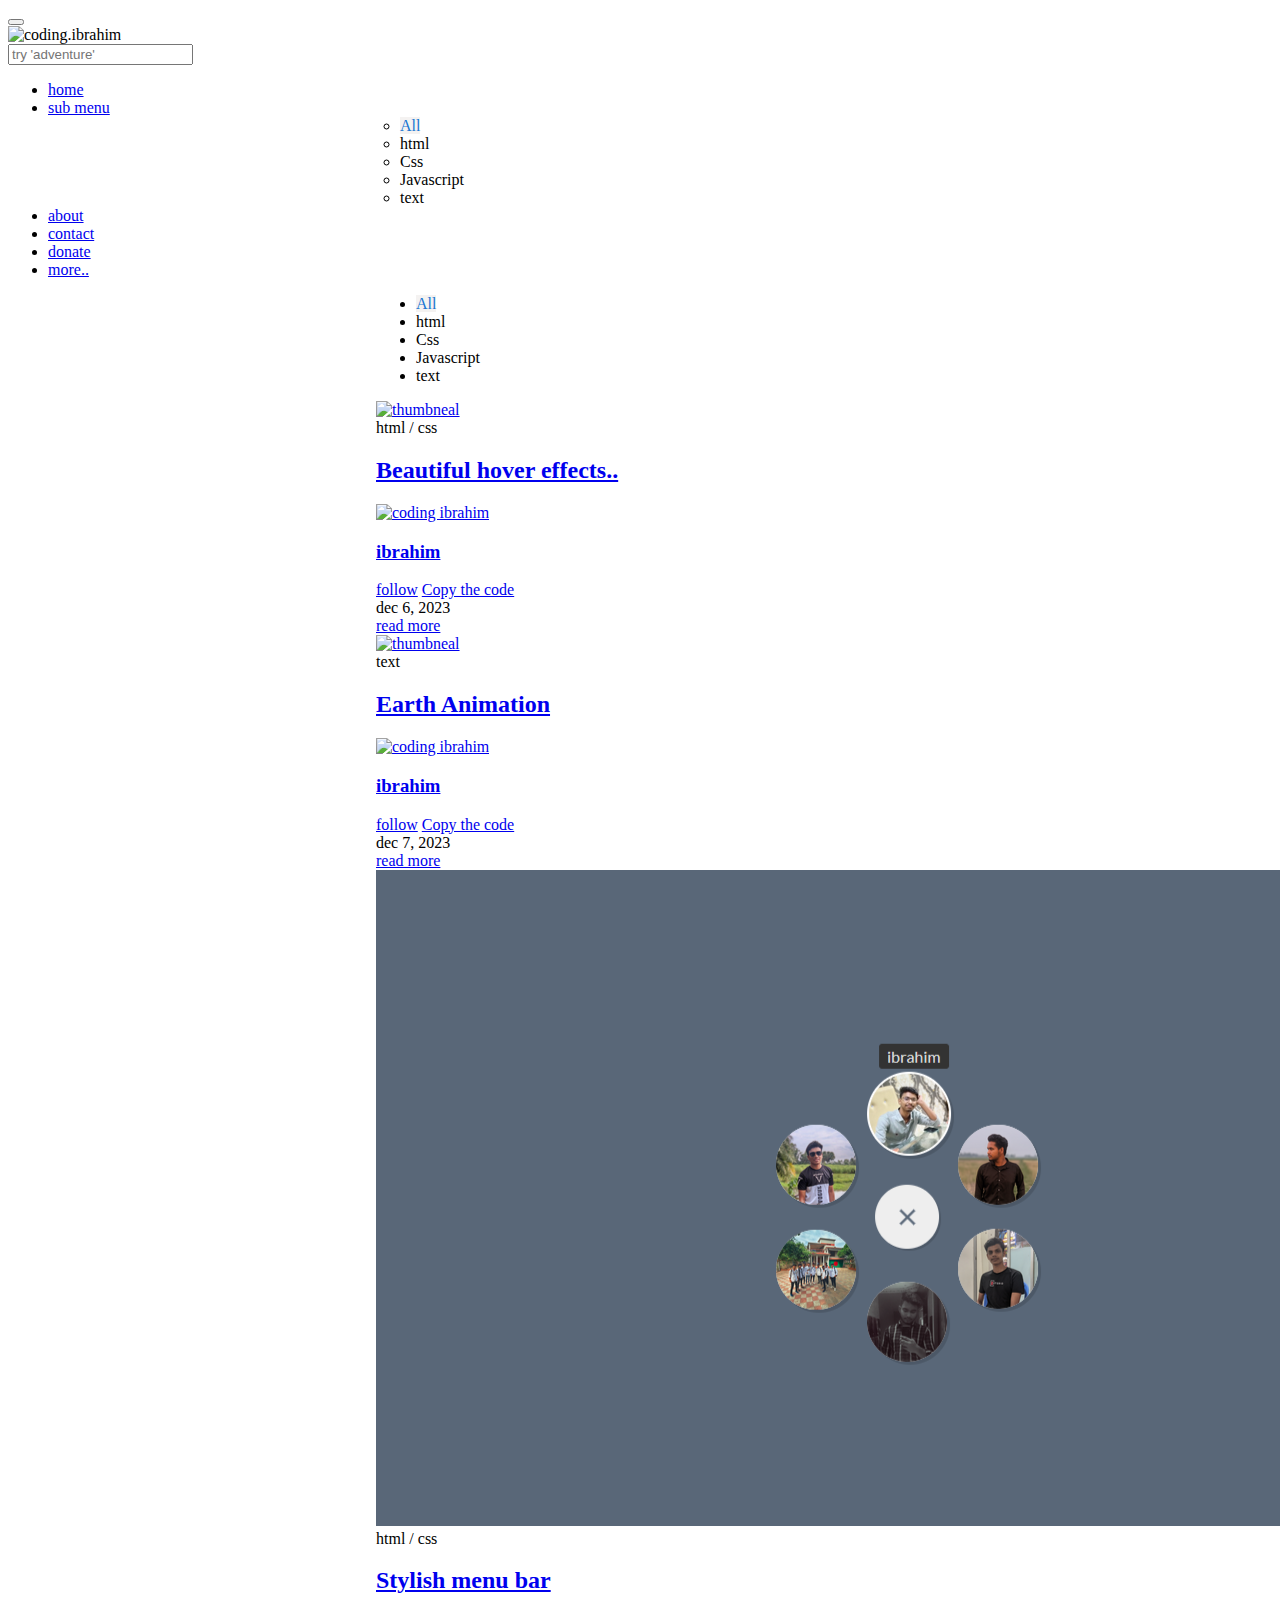
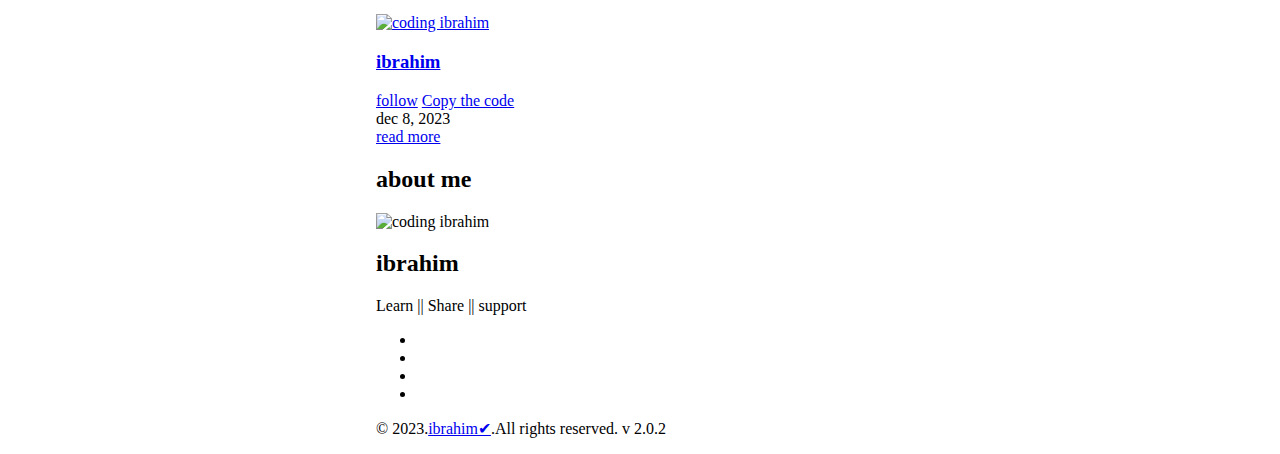
==== index.html @ 30f63dea "v- 2.0.2" ====
<!DOCTYPE html>
<html lang="en">
<head>
    <meta charset="UTF-8">
    <meta name="viewport" content="width=device-width, initial-scale=1.0">
    <meta http-equiv="X-UA-Conpatible" content="IE-edge">
    <title>Codig Ibrahim</title>
    <link rel="shortcut icon" href="resources/img/title-logo.png" type="image/x-icon">
    <!-- fontawesome -->
    <link rel="stylesheet" href="https://cdnjs.cloudflare.com/ajax/libs/font-awesome/6.4.2/css/all.min.css" integrity="sha512-z3gLpd7yknf1YoNbCzqRKc4qyor8gaKU1qmn+CShxbuBusANI9QpRohGBreCFkKxLhei6S9CQXFEbbKuqLg0DA==" crossorigin="anonymous" referrerpolicy="no-referrer" />
    <!--resources file-->
    <link rel="stylesheet" href="resources/css/style.css">
</head>
<body>
    <nav>
        <!-- top-nav-bar -->
        <div class="top-nav-bar">
            <div class="top-nav-box1">
                <div class="menu-icon-box">
                    <button><i class="menu-icon fa-solid fa-bars"></i></button>
                </div>
                <div class="logo-box">
                    <img class="logo" src="resources/img/my-logo.png" alt="coding.ibrahim">
                </div>
                <div class="search-box" id="search-container">
                    <form>
                        <i class="search-icon fa-solid fa-magnifying-glass"></i>
                        <input type="search" id="search-input" placeholder="try 'adventure'" onkeyup="filterPosts()">
                    </form>
                </div>
            </div>
            <div class="top-nav-box2">
                <div class="toggle-switch" id="darkModeToggle">
                    <span class="switch"></span>
                </div>
            </div>
        </div>
        <!-- side-nav-bar -->
        <div class="side-nav-bar">
            <ul>
                <li><a href="#home"><i class="side-menu-icon fa-solid fa-house"></i><span id="hide-span">home</span></a></li>
                <li class="nav-link"><a href="#"><i class="side-menu-icon fa-solid fa-file-code"></i><span id="hide-span">sub menu <i class="more-icon fa-solid fa-angle-up fa-rotate-90"></i></span></a>
                    <div class="category-menu" id="category-list">
                        <ul id="category-menu-list">
                            <li><a onclick="changeColor(this)" style="background: #F4F2F1; color: #1976D2;">All</a></li>
                            <li><a onclick="changeColor(this)">html</a></li>
                            <li><a onclick="changeColor(this)">Css</a></li>
                            <li><a onclick="changeColor(this)">Javascript</a></li>
                            <li><a onclick="changeColor(this)">text</a></li>
                        </ul>
                    </div>
                </li>
                <div class="line"></div>
                <li><a href="https://ibrahimis5684.github.io/Portfolio/"><i class="side-menu-icon fa-solid fa-user"></i><span id="hide-span">about</span></a></li>
                <li><a href="https://ibrahimis5684.github.io/Portfolio/#contact"><i class="side-menu-icon fa-solid fa-envelope"></i><span id="hide-span">contact</span></a></li>
                <div class="line"></div>
                <li><a href="#"><i class="side-menu-icon fa-solid fa-hand-holding-heart"></i><span id="hide-span">donate</span></a></li>
                <div class="line"></div>
                <li><a href="#"><span id="hide-span">more..</span></a></li>
            </ul>
        </div>
    </nav>
    <!-- section -->
    <section id="home">
        <div class="row">
            <div class="category-menu-section">
                <ul id="category-menu-list">
                    <li><a onclick="changeColor(this)" style="background: #F4F2F1; color: #1976D2;">All</a></li>
                    <li><a onclick="changeColor(this)">html</a></li>
                    <li><a onclick="changeColor(this)">Css</a></li>
                    <li><a onclick="changeColor(this)">Javascript</a></li>
                    <li><a onclick="changeColor(this)">text</a></li>
                </ul>
            </div>
        </div>
        <div class="row">
            <div class="main-survices-box">

                <!-- post-1 -->
                <div class="projects-box box">
                    <div class="thumbneal">
                        <a href="post/hoverEffects.html"><img src="resources/img/hobereffects.png" alt="thumbneal"></a>
                    </div>
                    <span id="category">html / css</span>
                    <a href="post/hoverEffects.html"><h2>Beautiful hover effects..</h2></a>
                    <div class="like-box">
                        <div class="profile-box">
                            <a href="https://www.facebook.com/ibrahim094is">
                                <div class="profile-img">
                                    <img src="resources/img/my-logo.png" alt="coding ibrahim">
                                </div>
                                <h3>ibrahim</h3>
                            </a>
                        </div>
                        <div class="follow-box">
                            <a href="https://www.facebook.com/ibrahim094is">follow</a>
                            <a href="post/hoverEffects.html">Copy the code</a>
                        </div>
                    </div>
                    <div class="project-futter">
                        <div class="published-date-box">
                            <span>dec 6, 2023</span>
                        </div>
                        <a href="post/hoverEffects.html">read more</a>
                    </div>
                </div>

                <!-- post-2 -->
                <div class="projects-box box">
                    <div class="thumbneal">
                        <a href="post/earthAnimation-p2.html"><img src="resources/img/earthAnimation-p2.png" alt="thumbneal"></a>
                    </div>
                    <span id="category">text</span>
                    <a href="post/earthAnimation-p2.html"><h2>Earth Animation</h2></a>
                    <div class="like-box">
                        <div class="profile-box">
                            <a href="https://www.facebook.com/ibrahim094is">
                                <div class="profile-img">
                                    <img src="resources/img/my-logo.png" alt="coding ibrahim">
                                </div>
                                <h3>ibrahim</h3>
                            </a>
                        </div>
                        <div class="follow-box">
                            <a href="https://www.facebook.com/ibrahim094is">follow</a>
                            <a href="post/earthAnimation-p2.html">Copy the code</a>
                        </div>
                    </div>
                    <div class="project-futter">
                        <div class="published-date-box">
                            <span>dec 7, 2023</span>
                        </div>
                        <a href="post/earthAnimation-p2.html">read more</a>
                    </div>
                </div>

                <!-- post-3 -->
                <div class="projects-box box">
                    <div class="thumbneal">
                        <a href="post/stylishMenuBar.html"><img src="resources/img/friendMenu.png" alt="thumbneal"></a>
                    </div>
                    <span id="category">html / css</span>
                    <a href="post/stylishMenuBar.html"><h2>Stylish menu bar</h2></a>
                    <div class="like-box">
                        <div class="profile-box">
                            <a href="https://www.facebook.com/ibrahim094is">
                                <div class="profile-img">
                                    <img src="resources/img/my-logo.png" alt="coding ibrahim">
                                </div>
                                <h3>ibrahim</h3>
                            </a>
                        </div>
                        <div class="follow-box">
                            <a href="https://www.facebook.com/ibrahim094is">follow</a>
                            <a href="post/stylishMenuBar.html">Copy the code</a>
                        </div>
                    </div>
                    <div class="project-futter">
                        <div class="published-date-box">
                            <span>dec 8, 2023</span>
                        </div>
                        <a href="post/stylishMenuBar.html">read more</a>
                    </div>
                </div>
            </div>
        </div>
        <!-- about-section -->
        <footer class="about-section">
            <div class="row">
                <div class="about-box">
                    <h2 class="hero-text">about me</h2>
                    <div class="about-me">
                        <div class="img-box">
                            <img src="resources/img/my-logo.png" alt="coding ibrahim">
                        </div>
                        <div class="description-box">
                            <h2>ibrahim</h2>
                            <p class="little-text">Learn || Share || support</p>
                        </div>
                    </div>
                    <div class="social-media-box">
                        <ul>
                            <li><a target="_blank" href="https://www.facebook.com/ibrahim094is"><i class="social-media-icon fa-brands fa-facebook-f"></i></a></li>
                            <li><a target="_blank" href="https://www.instagram.com/ibrahim094is/"><i class="social-media-icon fa-brands fa-instagram"></i></a></li>
                            <li><a target="_blank" href="https://youtube.com/@Ibrahim_gd?si=XQezPgv5mYMYnYa0"><i class="social-media-icon fa-brands fa-youtube"></i></a></li>
                            <li><a target="_blank" href="https://ibrahimis5684.github.io/Portfolio/"><i class="social-media-icon fa-solid fa-window-maximize"></i></a></li>
                        </ul>
                    </div>
                    <div class="copyright">
                        <p class="little-text">&copy; 2023.<a href="https://ibrahimis5684.github.io/Portfolio/">ibrahim&#10004;</a>.All rights reserved. v 2.0.2</p>
                    </div>
                </div>
            </div>
        </footer>
    </section>
    <!--ja script-->
    <script src="resources/js/script.js"></script>
    <script src="vendors/js/html5shiv-printshiv.min.js"></script>
</body>
</html>
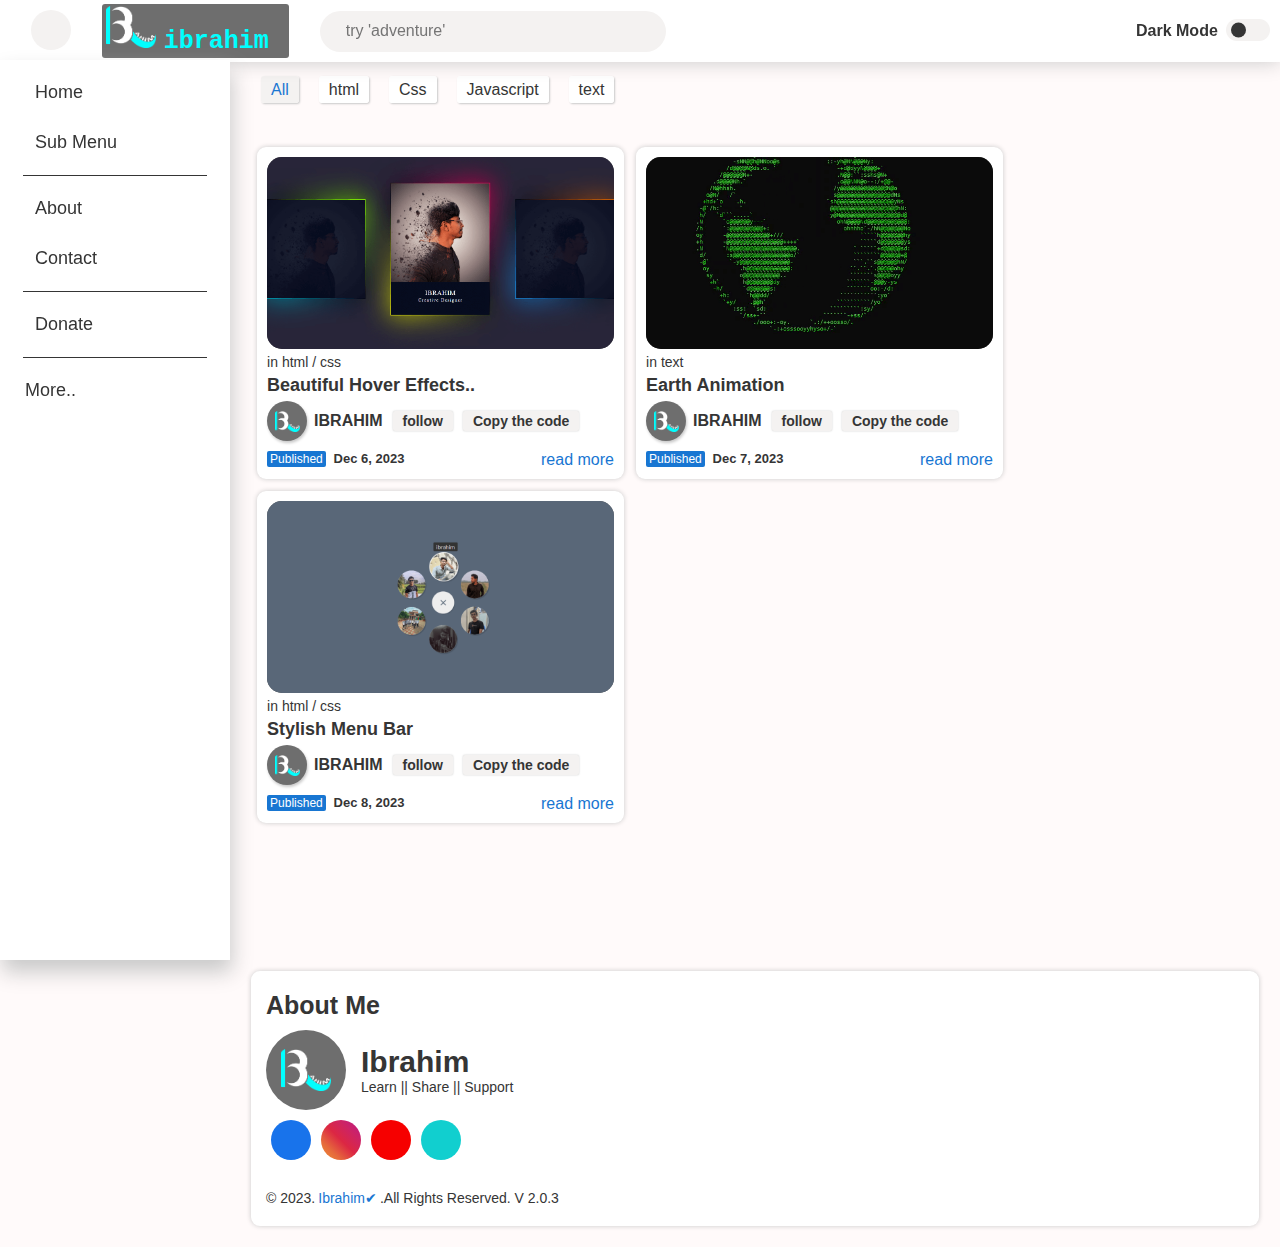
==== commit f642c458: "v- 2.0.3" ====
--- a/index.html
+++ b/index.html
@@ -77,7 +77,7 @@
             <div class="main-survices-box">
 
                 <!-- post-1 -->
-                <div class="projects-box box">
+                <div class="projects-box box" id="projects-box">
                     <div class="thumbneal">
                         <a href="post/hoverEffects.html"><img src="resources/img/hobereffects.png" alt="thumbneal"></a>
                     </div>
@@ -106,7 +106,7 @@
                 </div>
 
                 <!-- post-2 -->
-                <div class="projects-box box">
+                <div class="projects-box box" id="projects-box">
                     <div class="thumbneal">
                         <a href="post/earthAnimation-p2.html"><img src="resources/img/earthAnimation-p2.png" alt="thumbneal"></a>
                     </div>
@@ -135,7 +135,7 @@
                 </div>
 
                 <!-- post-3 -->
-                <div class="projects-box box">
+                <div class="projects-box box" id="projects-box">
                     <div class="thumbneal">
                         <a href="post/stylishMenuBar.html"><img src="resources/img/friendMenu.png" alt="thumbneal"></a>
                     </div>
@@ -187,7 +187,7 @@
                         </ul>
                     </div>
                     <div class="copyright">
-                        <p class="little-text">&copy; 2023.<a href="https://ibrahimis5684.github.io/Portfolio/">ibrahim&#10004;</a>.All rights reserved. v 2.0.2</p>
+                        <p class="little-text">&copy; 2023.<a href="https://ibrahimis5684.github.io/Portfolio/">ibrahim&#10004;</a>.All rights reserved. v 2.0.3</p>
                     </div>
                 </div>
             </div>
--- a/resources/css/style.css
+++ b/resources/css/style.css
@@ -0,0 +1,884 @@
+* {
+    margin: 0;
+    padding: 0;
+    box-sizing: border-box;
+}
+
+html {
+    font-size: 62.5%;
+    scroll-behavior: smooth;
+}
+/* all color */
+:root {
+    --body-color: #fffafa;
+    --nav-box-color: #ffffff;
+    --text-color: #353535;
+    --text-hover-color: #1976D2;
+    --box-hover-background: #F4F2F1;
+    --box-shadow-color: #c9c9c9;
+    --published-bg-color: #1876D2;
+}
+
+body.dark {
+    --body-color: #000505e7;
+    --nav-box-color: #000000f8;
+    --text-color: #CACACA;
+    --text-hover-color: #E6892D;
+    --box-hover-background: #1d1e1f;
+    --box-shadow-color: #363636;
+    --published-bg-color: #E7892D;
+}
+
+body {
+    height: 100vh;
+    background: var(--body-color);
+    font-family: Arial, Helvetica, sans-serif;
+}
+
+/* resuble compunents */
+
+h1 {
+    font-size: 3rem;
+    color: var(--text-hover-color);
+}
+
+h2 {
+    font-size: 2rem;
+    font-weight: 600;
+    color: var(--text-color);
+    text-transform: capitalize;
+}
+
+p {
+    font-size: 1.8rem;
+    color: var(--text-color);
+    font-weight: 500;
+}
+
+.row {
+    padding: 2%;
+}
+
+.line {
+    width: 80%;
+    height: .1rem;
+    margin: auto;
+    background: var(--text-color);
+}
+
+ul li {
+    list-style: none;
+}
+
+section {
+    margin-left: 23rem;
+    padding-top: 6rem;
+    transition: all ease .5s;
+    -webkit-transition: all ease .5s;
+    -moz-transition: all ease .5s;
+    -ms-transition: all ease .5s;
+    -o-transition: all ease .5s;
+}
+
+/* navigation bar */
+
+.top-nav-bar {
+    width: 100%;
+    background: var(--nav-box-color);
+    display: flex;
+    align-items: center;
+    justify-content: space-between;
+    flex-wrap: wrap;
+    box-shadow: 0 0 2rem var(--box-shadow-color);
+    position: fixed;
+    z-index: 9999;
+}
+
+.top-nav-bar .top-nav-box1 {
+    display: flex;
+    align-items: center;
+}
+
+.top-nav-bar .menu-icon-box button {
+    border: none;
+    outline: none;
+    background: transparent;
+} 
+
+.top-nav-bar .menu-icon-box button .menu-icon {
+    margin: 1rem 3.1rem;
+    font-size: 2rem;
+    color: var(--text-color);
+    cursor: pointer;
+    width: 4rem;
+    height: 4rem;
+    background: var(--box-hover-background);
+    border-radius: 50%;
+    -webkit-border-radius: 50%;
+    -moz-border-radius: 50%;
+    -ms-border-radius: 50%;
+    -o-border-radius: 50%;
+    display: flex;
+    justify-content: center;
+    align-items: center;
+}
+
+.top-nav-bar .menu-icon-box button .menu-icon:active {
+    color: var(--text-hover-color);
+}
+
+.logo-box {
+    padding: .2rem 2rem .2rem .4rem;
+    background: #6e6e6e;
+    border-radius: .3rem;
+    -webkit-border-radius: .3rem;
+    -moz-border-radius: .3rem;
+    -ms-border-radius: .3rem;
+    -o-border-radius: .3rem;
+}
+
+.logo-box::after {
+    content: 'ibrahim';
+    font-family: monospace;
+    font-size: 2.5rem;
+    font-weight: 700;
+    color: #00ffff;
+    margin-left: .5rem;
+    text-transform: lowercase;
+}
+
+.logo-box .logo {
+    width: 5rem;
+}
+
+.top-nav-bar .search-box {
+    margin-left: 3.1rem;
+}
+
+.search-box form {
+    width: 34.6rem;
+    height: 4.1rem;
+    background: var(--box-hover-background);
+    border-radius: 3rem;
+    -webkit-border-radius: 3rem;
+    -moz-border-radius: 3rem;
+    -ms-border-radius: 3rem;
+    -o-border-radius: 3rem;
+    display: flex;
+    align-items: center;
+}
+
+.search-box form .search-icon {
+    font-size: 2rem;
+    color: var(--text-color);
+    opacity: 80%;
+    margin: 0 1.3rem;
+}
+
+.search-box form input[type="search"] {
+    font-size: 1.6rem;
+    width: 80%;
+    border: none;
+    outline: none;
+    background: transparent;
+    color: var(--text-color);
+}
+
+.toggle-switch .switch {
+    width: 4.4rem;
+    height: 2.2rem;
+    background: var(--box-hover-background);
+    position: relative;
+    margin-right: 10px;
+    border-radius: 2.5rem;
+    -webkit-border-radius: 2.5rem;
+    -moz-border-radius: 2.5rem;
+    -ms-border-radius: 2.5rem;
+    -o-border-radius: 2.5rem;
+    display: inline-block;
+    cursor: pointer;
+}
+
+.switch::before {
+    content: 'Dark Mode';
+    font-size: 1.6rem;
+    color: var(--text-color);
+    font-weight: 600;
+    position: absolute;
+    left: -9rem;
+    top: .3rem;
+}
+.switch::after {
+    content: '';
+    width: 1.5rem;
+    height: 1.5rem;
+    border-radius: 50%;
+    position: absolute;
+    top: 50%;
+    left: .5rem;
+    transform: translateY(-50%);
+    background: var(--text-color);
+    transition: all ease .5s;
+    -webkit-transition: all ease .5s;
+    -moz-transition: all ease .5s;
+    -ms-transition: all ease .5s;
+    -o-transition: all ease .5s;
+}
+
+body.dark .switch::after {
+    left: 2.4rem;
+}
+
+/* side navigation menu */
+
+nav .side-nav-bar {
+    width: 23rem;
+    height: 100vh;
+    background: var(--nav-box-color);
+    box-shadow: .2rem 1.2rem 2rem var(--box-shadow-color);
+    margin-top: 6rem;
+    transition: all ease .5s;
+    -webkit-transition: all ease .5s;
+    -moz-transition: all ease .5s;
+    -ms-transition: all ease .5s;
+    -o-transition: all ease .5s;
+    position: fixed;
+    z-index: 9999;
+}
+
+
+.side-nav-bar ul li {
+    margin: 1.5rem;
+}
+
+.side-nav-bar ul li a {
+    text-decoration: none;
+    color: var(--text-color);
+    font-size: 2rem;
+    width: 100%;
+    height: 3.5rem;
+    border-radius: .3rem;
+    -webkit-border-radius: .3rem;
+    -moz-border-radius: .3rem;
+    -ms-border-radius: .3rem;
+    -o-border-radius: .3rem;
+    display: flex;
+    align-items: center;
+    transition: all ease .3s;
+    -webkit-transition: all ease .3s;
+    -moz-transition: all ease .3s;
+    -ms-transition: all ease .3s;
+    -o-transition: all ease .3s;
+}
+
+.side-nav-bar ul li a .side-menu-icon {
+    margin-left: 1rem;
+}
+
+.side-nav-bar ul li a span {
+    text-transform: capitalize;
+    font-size: 1.8rem;
+    font-weight: 500;
+    margin-left: 1rem;
+    transition: scale ease-out .1s;
+    -webkit-transition: scale ease-out .1s;
+    -moz-transition: scale ease-out .1s;
+    -ms-transition: scale ease-out .1s;
+    -o-transition: scale ease-out .1s;
+}
+
+span .more-icon {
+    margin-left: 5rem;
+}
+
+
+.side-nav-bar ul li a:hover {
+    background: var(--box-hover-background);
+    color: var(--text-hover-color);
+}
+
+.side-nav-bar .category-menu {
+    background: var(--nav-box-color);
+    border-radius: .3rem;
+    -webkit-border-radius: .3rem;
+    -moz-border-radius: .3rem;
+    -ms-border-radius: .3rem;
+    -o-border-radius: .3rem;
+    box-shadow: .2rem .2rem .5rem var(--box-shadow-color);
+    position: absolute;
+    top: 7rem;
+    margin-left: 19.5rem;
+    scale: 0;
+    transition: scale ease .3s;
+    -webkit-transition: scale ease .3s;
+    -moz-transition: scale ease .3s;
+    -ms-transition: scale ease .3s;
+    -o-transition: scale ease .3s;
+}
+
+.category-menu ul li {
+    margin: 0;
+}
+
+.category-menu ul li a {
+    padding: 0 2rem;
+    font-size: 1.6rem;
+    cursor: pointer;
+}
+
+.side-nav-bar .nav-link:hover .category-menu {
+    scale: 1;
+}
+
+/* section */
+
+.category-menu-section ul {
+    display: flex;
+}
+
+.category-menu-section ul li {
+    margin: 0 1rem;
+}
+
+.category-menu-section ul li a {
+    font-size: 1.6rem;
+    color: var(--text-color);
+    cursor: pointer;
+    background: var(--nav-box-color);
+    padding: .5rem 1rem;
+    border-radius: .3rem;
+    -webkit-border-radius: .3rem;
+    -moz-border-radius: .3rem;
+    -ms-border-radius: .3rem;
+    -o-border-radius: .3rem;
+    box-shadow: .1rem .1rem .2rem var(--box-shadow-color);
+}
+
+.category-menu-section ul li a:hover {
+    background: var(--box-hover-background);
+    color: var(--text-hover-color);
+}
+
+section .main-survices-box {
+    width: 100%;
+    display: flex;
+    flex-wrap: wrap;
+}
+
+.main-survices-box .projects-box {
+    width: 36.8rem;
+    height: 100%;
+    border-radius: .9rem;
+    background: var(--nav-box-color);
+    box-shadow: 0 0 .5rem var(--box-shadow-color);
+    -webkit-border-radius: .9rem;
+    -moz-border-radius: .9rem;
+    -ms-border-radius: .9rem;
+    -o-border-radius: .9rem;
+    padding: 1%;
+    margin: .6rem;
+    transition: all ease .2s;
+    -webkit-transition: all ease .2s;
+    -moz-transition: all ease .2s;
+    -ms-transition: all ease .2s;
+    -o-transition: all ease .2s;
+}
+
+.projects-box .thumbneal {
+    width: 100%;
+    height: 52%;
+    border-radius: 1.5rem;
+    -webkit-border-radius: 1.5rem;
+    -moz-border-radius: 1.5rem;
+    -ms-border-radius: 1.5rem;
+    -o-border-radius: 1.5rem;
+    background: #505050;
+    overflow: hidden;
+    display: flex;
+    justify-content: center;
+    align-items: center;
+}
+
+.projects-box .thumbneal:hover img {
+    transform: scale(130%);
+    -webkit-transform: scale(130%);
+    -moz-transform: scale(130%);
+    -ms-transform: scale(130%);
+    -o-transform: scale(130%);
+}
+
+.projects-box .thumbneal img {
+    height: 19rem;
+    transition: all ease .3s;
+    -webkit-transition: all ease .3s;
+    -moz-transition: all ease .3s;
+    -ms-transition: all ease .3s;
+    -o-transition: all ease .3s;
+    transform: scale(120%);
+    -webkit-transform: scale(120%);
+    -moz-transform: scale(120%);
+    -ms-transform: scale(120%);
+    -o-transform: scale(120%);
+}
+
+.projects-box a {
+    text-decoration: none;
+}
+
+#category {
+    font-size: 1.4rem;
+    font-weight: 300;
+    color: var(--text-color);
+    margin-top: .5rem;
+    display: inline-block;
+}
+
+#category::before {
+    content: 'in ';
+    font-size: 1.4rem;
+    font-weight: 300;
+    color: var(--text-color);
+    fill-opacity: 80%;
+}
+
+.projects-box h2 {
+    font-size: 1.8rem;
+    font-weight: 600;
+    color: var(--text-color);
+    margin: .5rem 0;
+}
+
+.projects-box h2:hover {
+    color: var(--text-hover-color);
+}
+
+.projects-box .like-box {
+    display: flex;
+    align-items: center;
+}
+
+.like-box .follow-box {
+    display: flex;
+    flex-wrap: wrap;
+}
+
+.like-box .profile-box .profile-img {
+    width: 4rem;
+    height: 4rem;
+    background: #6e6e6e;
+    border-radius: 50%;
+    box-shadow: .1rem .2rem .3rem var(--box-shadow-color);
+    -webkit-border-radius: 50%;
+    -moz-border-radius: 50%;
+    -ms-border-radius: 50%;
+    -o-border-radius: 50%;
+    display: flex;
+    justify-content: center;
+    align-items: center;
+}
+
+.like-box .profile-box .profile-img img {
+    width: 2.5rem;
+}
+
+.like-box .profile-box a{
+    display: flex;
+    align-items: center;
+    text-decoration: none;
+}
+
+.like-box h3 {
+    font-size: 1.6rem;
+    font-weight: 600;
+    color: var(--text-color);
+    position: relative;
+    margin-left: .7rem;
+    text-transform: uppercase;
+}
+
+
+.like-box .profile-box a:hover h3 {
+    color: var(--text-hover-color);
+}
+
+.like-box .follow-box a {
+    font-size: 1.4rem;
+    color: var(--text-color);
+    font-weight: 600;
+    margin-left: 1rem;
+    background: var(--box-hover-background);
+    padding: .2rem 1rem;
+    border-radius: .2rem;
+    -webkit-border-radius: .2rem;
+    -moz-border-radius: .2rem;
+    -ms-border-radius: .2rem;
+    -o-border-radius: .2rem;
+    box-shadow: 0rem 0rem .2rem var(--box-shadow-color);
+}
+
+.like-box .follow-box a:hover {
+    color: var(--text-hover-color);
+}
+
+
+.project-futter {
+    display: flex;
+    justify-content: space-between;
+    margin-top: 1rem;
+}
+
+.projects-box .project-futter .published-date-box span {
+    font-size: 1.3rem;
+    color: var(--text-color);
+    font-weight: 600;
+    text-transform: capitalize;
+}
+
+.projects-box .project-futter .published-date-box::before {
+    content: 'published';
+    font-size: 1.2rem;
+    background: var(--published-bg-color);
+    color: #ffffff;
+    padding: .1rem .3rem;
+    border-radius: .2rem;
+    -webkit-border-radius: .2rem;
+    -moz-border-radius: .2rem;
+    -ms-border-radius: .2rem;
+    -o-border-radius: .2rem;
+    text-transform: capitalize;
+    margin-right: .5rem;
+}
+
+.project-futter a {
+    font-size: 1.6rem;
+    color: var(--published-bg-color);
+    text-decoration: none;
+    animation: showHide 2s infinite ;
+    -webkit-animation: showHide 2s infinite ;
+    transition: all ease .5s;
+    -webkit-transition: all ease .5s;
+    -moz-transition: all ease .5s;
+    -ms-transition: all ease .5s;
+    -o-transition: all ease .5s;
+}
+
+.projects-box {
+    display: inline-block;
+    transition: display ease-in-out .3s;
+    -webkit-transition: display ease-in-out .3s;
+    -moz-transition: display ease-in-out .3s;
+    -ms-transition: display ease-in-out .3s;
+    -o-transition: display ease-in-out .3s;
+}
+
+.projects-box.hidden {
+    display: none;
+}
+
+/* about or footer section  */
+
+.about-section {
+    margin: 10rem 0 5rem;
+}
+
+.about-section .about-box {
+    width: 100%;
+    background: var(--nav-box-color);
+    border-radius: .9rem;
+    -webkit-border-radius: .9rem;
+    -moz-border-radius: .9rem;
+    -ms-border-radius: .9rem;
+    -o-border-radius: .9rem;
+    padding: 2rem 1.5rem;
+    box-shadow: 0 0 .5rem var(--box-shadow-color);
+}
+
+.about-box .about-me {
+    display: flex;
+    align-items: center;
+}
+
+.about-box .about-me img {
+    width: 5rem;
+}
+
+.about-me .img-box {
+    width: 8rem;
+    height: 8rem;
+    background: #6e6e6e;
+    border-radius: 50%;
+    -webkit-border-radius: 50%;
+    -moz-border-radius: 50%;
+    -ms-border-radius: 50%;
+    -o-border-radius: 50%;
+    display: flex;
+    align-items: center;
+    justify-content: center;
+}
+
+.about-box .about-me h2 {
+    font-size: 3rem;
+    text-transform: capitalize;
+    color: var(--text-color);
+    font-weight: 700;
+}
+
+.about-box .about-me .little-text {
+    font-size: 1.4rem;
+    text-transform: capitalize;
+    color: var(--text-color);
+}
+
+.about-me .description-box {
+    margin-left: 1.5rem;
+}
+
+.social-media-box ul {
+    display: flex;
+    align-items: center;
+}
+
+.social-media-box ul li a {
+    text-decoration: none;
+}
+
+.social-media-box .social-media-icon {
+    font-size: 2rem;
+    width: 4rem;
+    height: 4rem;
+    border-radius: 50%;
+    -webkit-border-radius: 50%;
+    -moz-border-radius: 50%;
+    -ms-border-radius: 50%;
+    -o-border-radius: 50%;
+    display: flex;
+    justify-content: center;
+    align-items: center;
+    margin: 1rem .5rem;
+}
+
+.social-media-box .fa-facebook-f {
+    color: #ffffff;
+    background: #1873EB;
+    position: relative;
+}
+
+.social-media-box .fa-facebook-f::after,
+.social-media-box .fa-instagram::after,
+.social-media-box .fa-youtube::after, 
+.social-media-box .fa-window-maximize::after {
+    content: 'facebook';
+    font-size: 1.4rem;
+    font-weight: 400;
+    color: var(--text-color);
+    text-transform: lowercase;
+    font-family: Arial, Helvetica, sans-serif;
+    position: absolute;
+    top: -3rem;
+    background: #1873EB;
+    padding: .2rem .5rem;
+    color: #ffffff;
+    border-radius: .3rem;
+    -webkit-border-radius: .3rem;
+    -moz-border-radius: .3rem;
+    -ms-border-radius: .3rem;
+    -o-border-radius: .3rem;
+    scale: 0;
+    transition: scale ease-in .2s;
+    -webkit-transition: scale ease-in .2s;
+    -moz-transition: scale ease-in .2s;
+    -ms-transition: scale ease-in .2s;
+    -o-transition: scale ease-in .2s;
+}
+
+.social-media-box .fa-facebook-f:hover::after {
+    scale: 1;
+}
+
+.social-media-box .fa-instagram{
+    color: #ffffff;
+    background: -moz-linear-gradient(45deg, #f09433 0%, #e6683c 25%, #dc2743 50%, #cc2366 75%, #bc1888 100%); 
+    background: -webkit-linear-gradient(45deg, #f09433 0%,#e6683c 25%,#dc2743 50%,#cc2366 75%,#bc1888 100%); 
+    background: linear-gradient(45deg, #f09433 0%,#e6683c 25%,#dc2743 50%,#cc2366 75%,#bc1888 100%);
+    position: relative; 
+}
+
+.social-media-box .fa-instagram::after {
+    content: 'instagram';
+    background: -moz-linear-gradient(45deg, #f09433 0%, #e6683c 25%, #dc2743 50%, #cc2366 75%, #bc1888 100%); 
+    background: -webkit-linear-gradient(45deg, #f09433 0%,#e6683c 25%,#dc2743 50%,#cc2366 75%,#bc1888 100%); 
+    background: linear-gradient(45deg, #f09433 0%,#e6683c 25%,#dc2743 50%,#cc2366 75%,#bc1888 100%); 
+}
+
+.social-media-box .fa-instagram:hover::after {
+    scale: 1;
+}
+
+.social-media-box .fa-youtube {
+    color: #ffffff;
+    background: #F60000;
+    position: relative;
+}
+
+.social-media-box .fa-youtube::after {
+    content: 'youtube';
+    background: #F60000;
+}
+
+.social-media-box .fa-youtube:hover::after {
+    scale: 1;
+}
+
+.social-media-box .fa-window-maximize {
+    color: #ffffff;
+    background-color: #00ccccee;
+    position: relative;
+}
+
+.social-media-box .fa-window-maximize::after {
+    content: 'portfolio';
+    background: #00ccccee;
+}
+
+.social-media-box .fa-window-maximize:hover::after {
+    scale: 1;
+}
+
+.copyright .little-text {
+    font-size: 1.4rem;
+    color: var(--text-color);
+    font-weight: 400;
+    text-transform: capitalize;
+    margin-top: 2rem;
+}
+
+.copyright .little-text a {
+    color: var(--text-hover-color);
+    text-decoration: none;
+    margin: 0 .3rem;
+}
+
+.about-box .hero-text {
+    font-size: 2.5rem;
+    margin-bottom: 1rem;
+    color: var(--text-color);
+}
+
+/* post */
+.source-code-box {
+    width: 100%;
+    background: var(--nav-box-color);
+    box-shadow: 0 0 .5rem var(--box-shadow-color);
+    border-radius: 1.5rem;
+    -webkit-border-radius: 1.5rem;
+    -moz-border-radius: 1.5rem;
+    -ms-border-radius: 1.5rem;
+    -o-border-radius: 1.5rem;
+    overflow: auto;
+}
+
+.source-code-box .code-box-nav {
+    width: 100%;
+    display: flex;
+    justify-content: space-between;
+    align-items: center;
+    padding: 1rem 2rem;
+    border-bottom: .1rem solid var(--text-color);
+}
+
+.code-box-nav h3 {
+    font-size: 1.6rem;
+    color: var(--text-color);
+}
+
+.code-box-nav button {
+    font-size: 1.6rem;
+    outline: none;
+    border: none;
+    background: var(--text-hover-color);
+    color: var(--nav-box-color);
+    padding: .5rem 1rem;
+    border-radius: .3rem;
+    text-transform: capitalize;
+    cursor: pointer;
+    -webkit-border-radius: .3rem;
+    -moz-border-radius: .3rem;
+    -ms-border-radius: .3rem;
+    -o-border-radius: .3rem;
+}
+
+.source-code-box .code-box {
+    width: 100%;
+    font-size: 1.6rem;
+    padding: 2rem 0 2rem 2rem ;
+    color: var(--text-color);
+    font-family: monospace;
+    overflow: auto;
+}
+
+/* animation */
+@keyframes showHide {
+    0% {
+        opacity: 0;
+    }
+    100% {
+        opacity: 100%;
+    }
+}
+
+/* max width 1200px */
+@media only screen and (max-width: 1200px) {
+    html {
+        font-size: 59%;
+    }
+    
+}
+
+/* max width 1024px */
+@media only screen and (max-width: 1024px) {
+    html {
+        font-size: 50%;
+    }
+}
+
+/* max width 980px */
+@media only screen and (max-width: 980px) {
+    html {
+        font-size: 48%;
+    }
+}
+
+/* max width 768px */
+@media only screen and (max-width: 768px) {
+    .main-survices-box .projects-box {
+        width: 36.7rem;
+        margin: 1rem auto;
+    }
+}
+
+/* max width 480px */
+@media only screen and (max-width: 480px) {
+    html {
+        font-size: 45%;
+    }
+
+    .search-box form {
+        width: 23rem;
+    }
+
+    .logo-box .logo {
+        width: 3rem;
+    }
+
+    .logo-box::after {
+        font-size: 1.8rem;
+    }
+
+    .top-nav-bar .search-box {
+        margin-left: 1rem;
+    }
+
+    .top-nav-bar .menu-icon-box button .menu-icon {
+        margin: 1rem ;
+    }
+}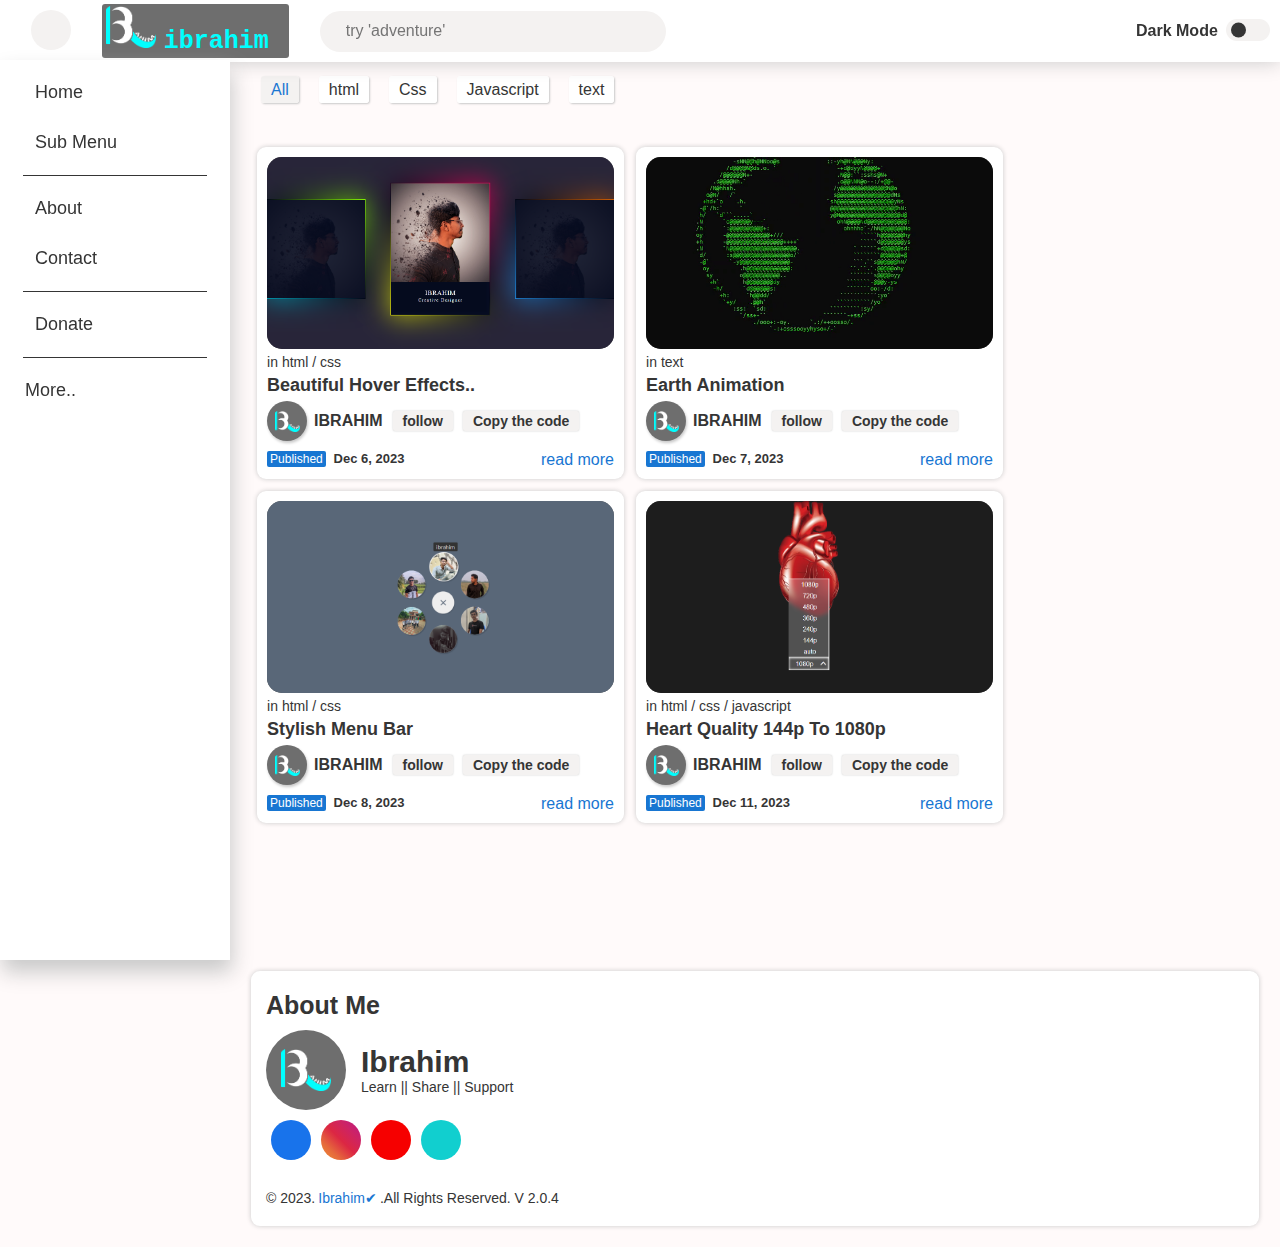
==== commit c346d7a6: "v- 2.0.4" ====
--- a/index.html
+++ b/index.html
@@ -162,6 +162,35 @@
                         <a href="post/stylishMenuBar.html">read more</a>
                     </div>
                 </div>
+
+                <!-- post-4 -->
+                <div class="projects-box box" id="projects-box">
+                    <div class="thumbneal">
+                        <a href="post/heartQuality-p4.html"><img src="resources/img/heartQuality.png" alt="thumbneal"></a>
+                    </div>
+                    <span id="category">html / css / javascript</span>
+                    <a href="post/heartQuality-p4.html"><h2>Heart quality 144p to 1080p</h2></a>
+                    <div class="like-box">
+                        <div class="profile-box">
+                            <a href="https://www.facebook.com/ibrahim094is">
+                                <div class="profile-img">
+                                    <img src="resources/img/my-logo.png" alt="coding ibrahim">
+                                </div>
+                                <h3>ibrahim</h3>
+                            </a>
+                        </div>
+                        <div class="follow-box">
+                            <a href="https://www.facebook.com/ibrahim094is">follow</a>
+                            <a href="post/heartQuality-p4.html">Copy the code</a>
+                        </div>
+                    </div>
+                    <div class="project-futter">
+                        <div class="published-date-box">
+                            <span>dec 11, 2023</span>
+                        </div>
+                        <a href="post/heartQuality-p4.html">read more</a>
+                    </div>
+                </div>
             </div>
         </div>
         <!-- about-section -->
@@ -187,7 +216,7 @@
                         </ul>
                     </div>
                     <div class="copyright">
-                        <p class="little-text">&copy; 2023.<a href="https://ibrahimis5684.github.io/Portfolio/">ibrahim&#10004;</a>.All rights reserved. v 2.0.3</p>
+                        <p class="little-text">&copy; 2023.<a href="https://ibrahimis5684.github.io/Portfolio/">ibrahim&#10004;</a>.All rights reserved. v 2.0.4</p>
                     </div>
                 </div>
             </div>
--- a/resources/css/style.css
+++ b/resources/css/style.css
@@ -816,6 +816,21 @@
     overflow: auto;
 }
 
+.btn,
+.btn:link,
+.btn:active {
+    background: var(--text-hover-color);
+    padding: 1.5rem 3rem;
+    font-size: 2rem;
+    color: var(--body-color);
+    text-decoration: none;
+    border-radius: .3rem;
+    -webkit-border-radius: .3rem;
+    -moz-border-radius: .3rem;
+    -ms-border-radius: .3rem;
+    -o-border-radius: .3rem;
+}
+
 /* animation */
 @keyframes showHide {
     0% {
